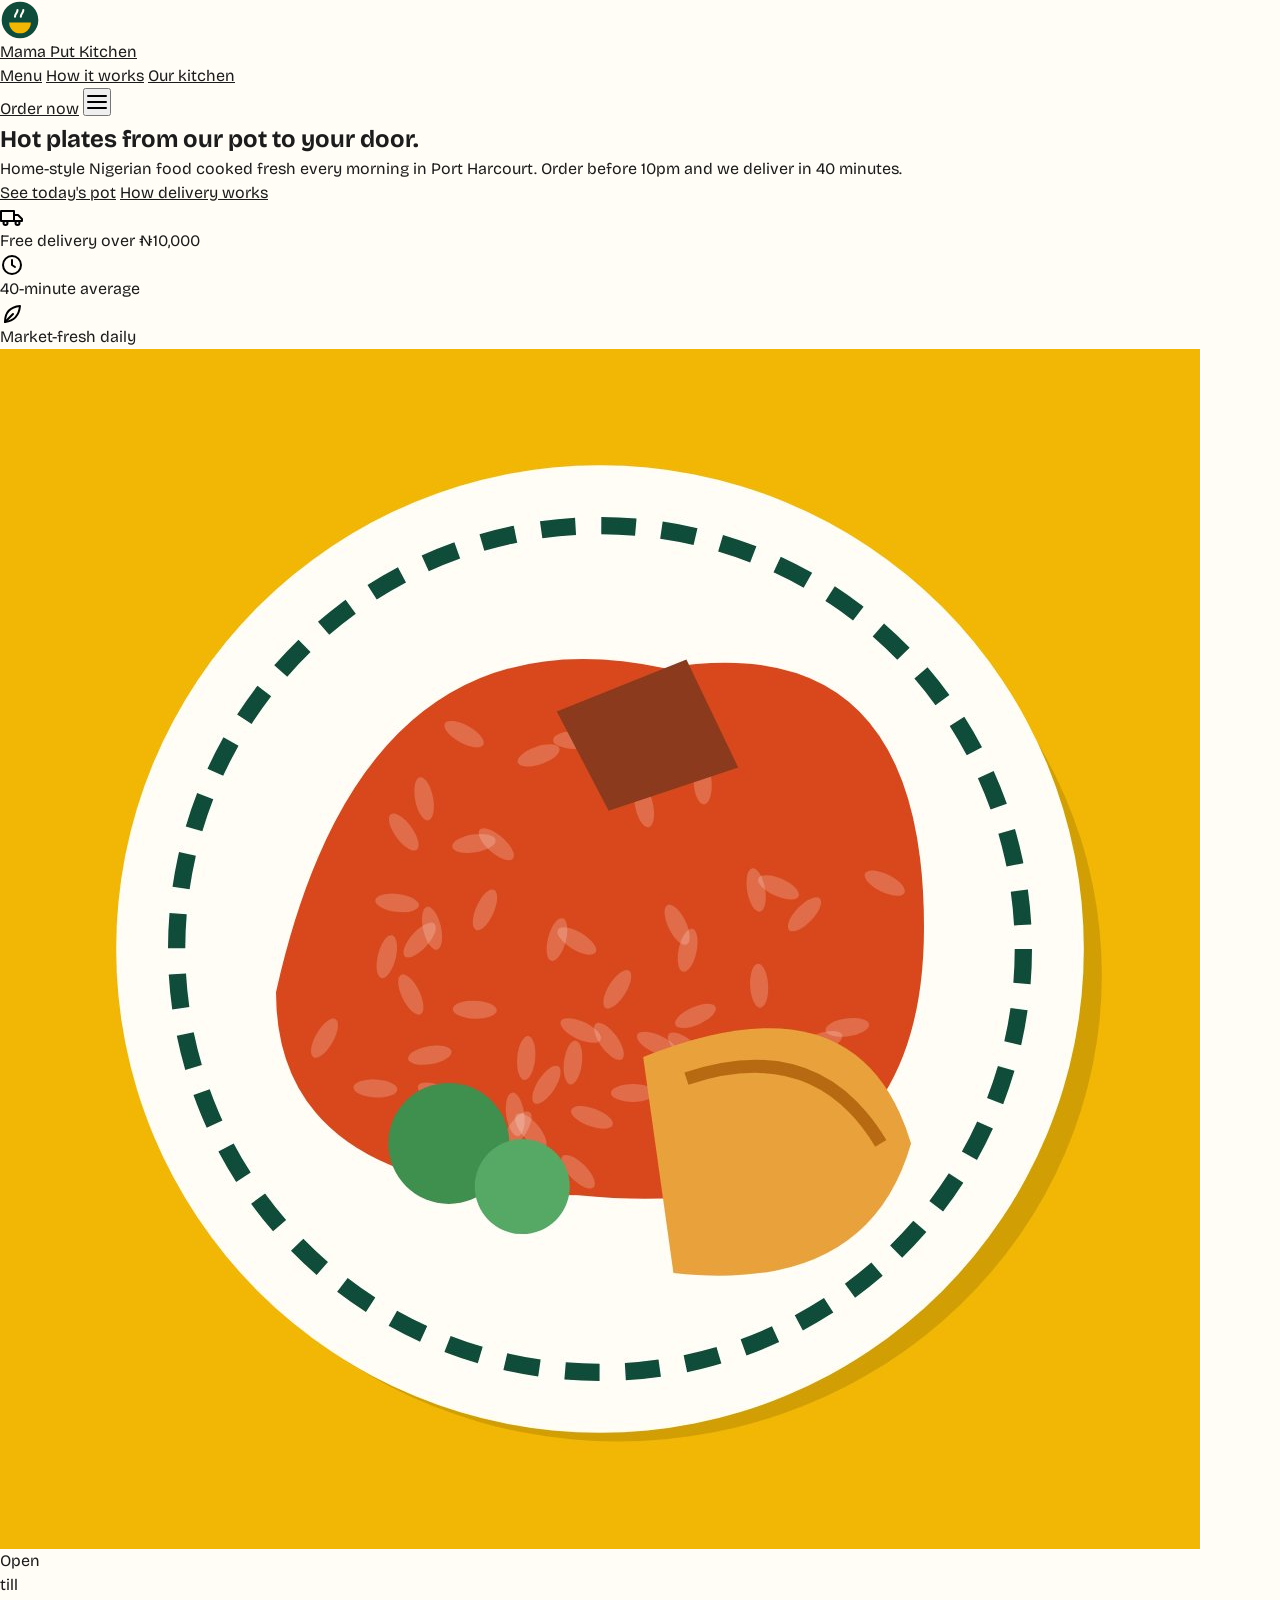
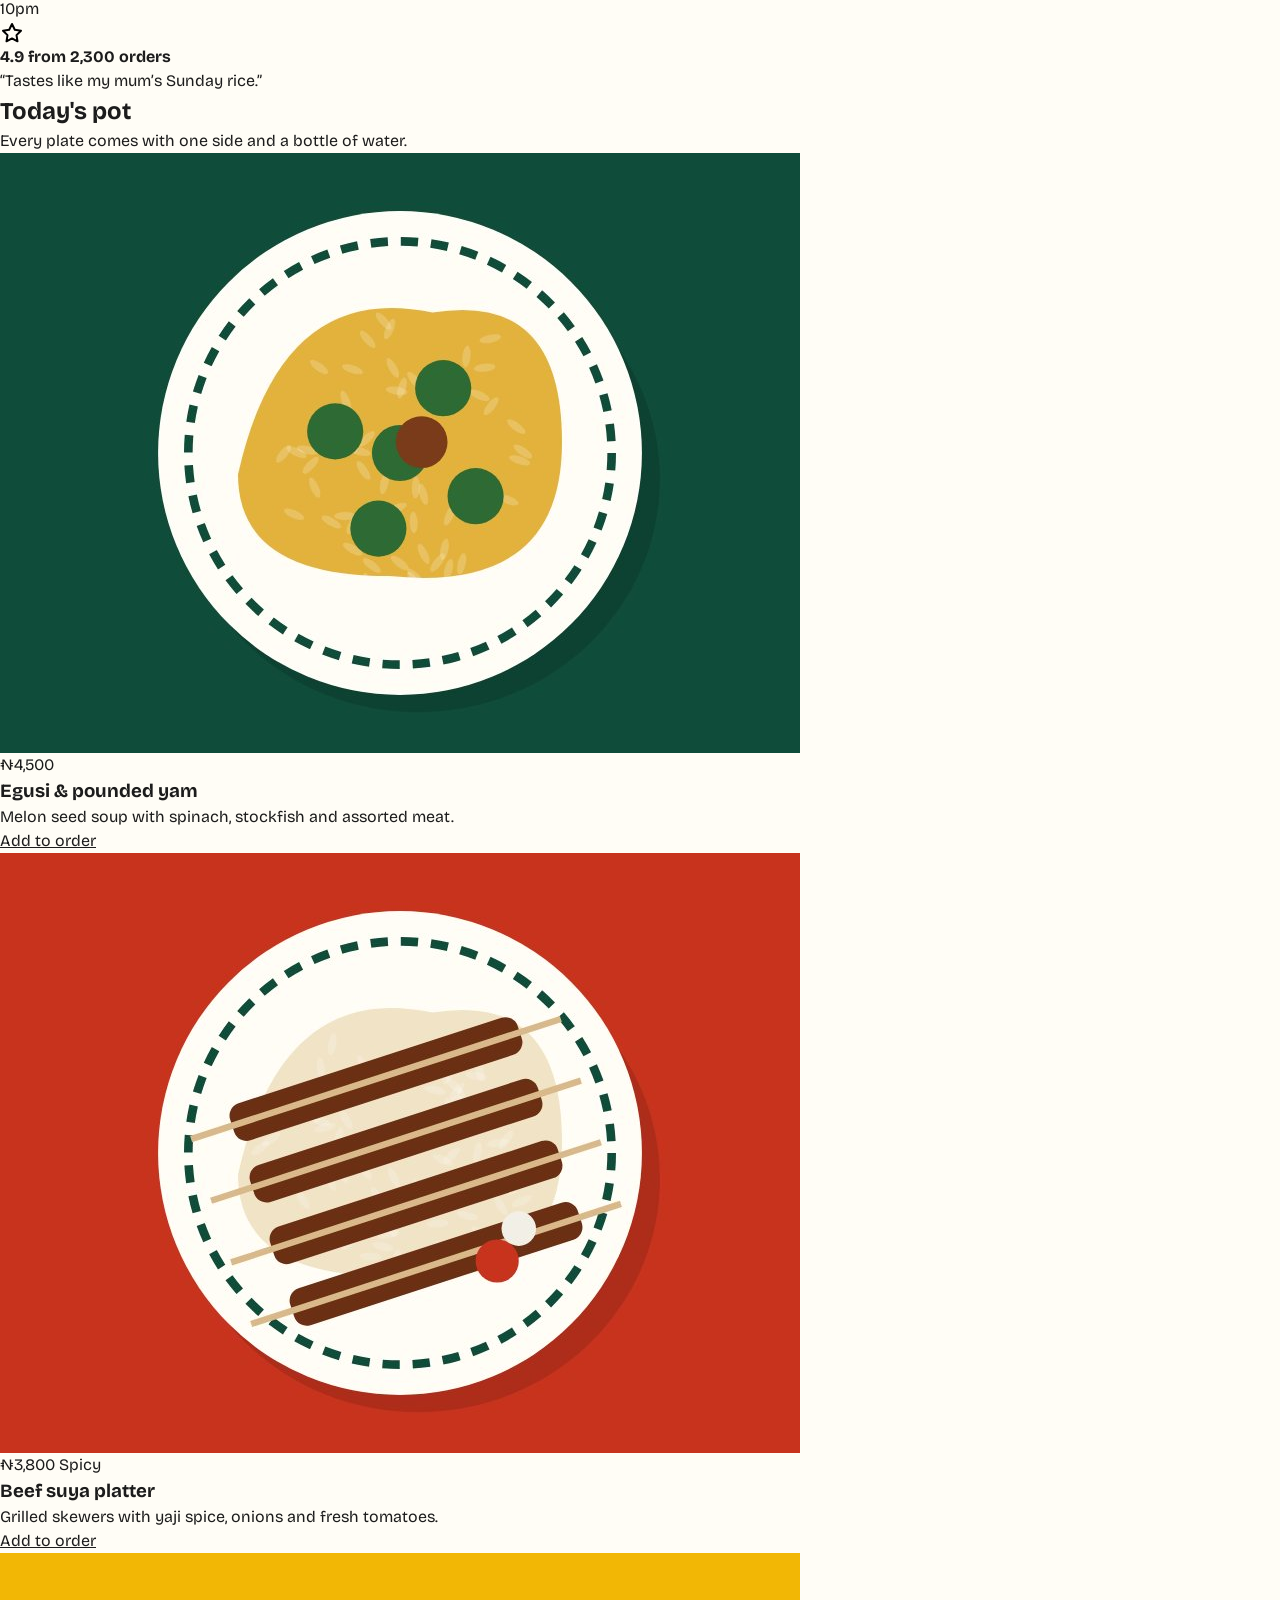
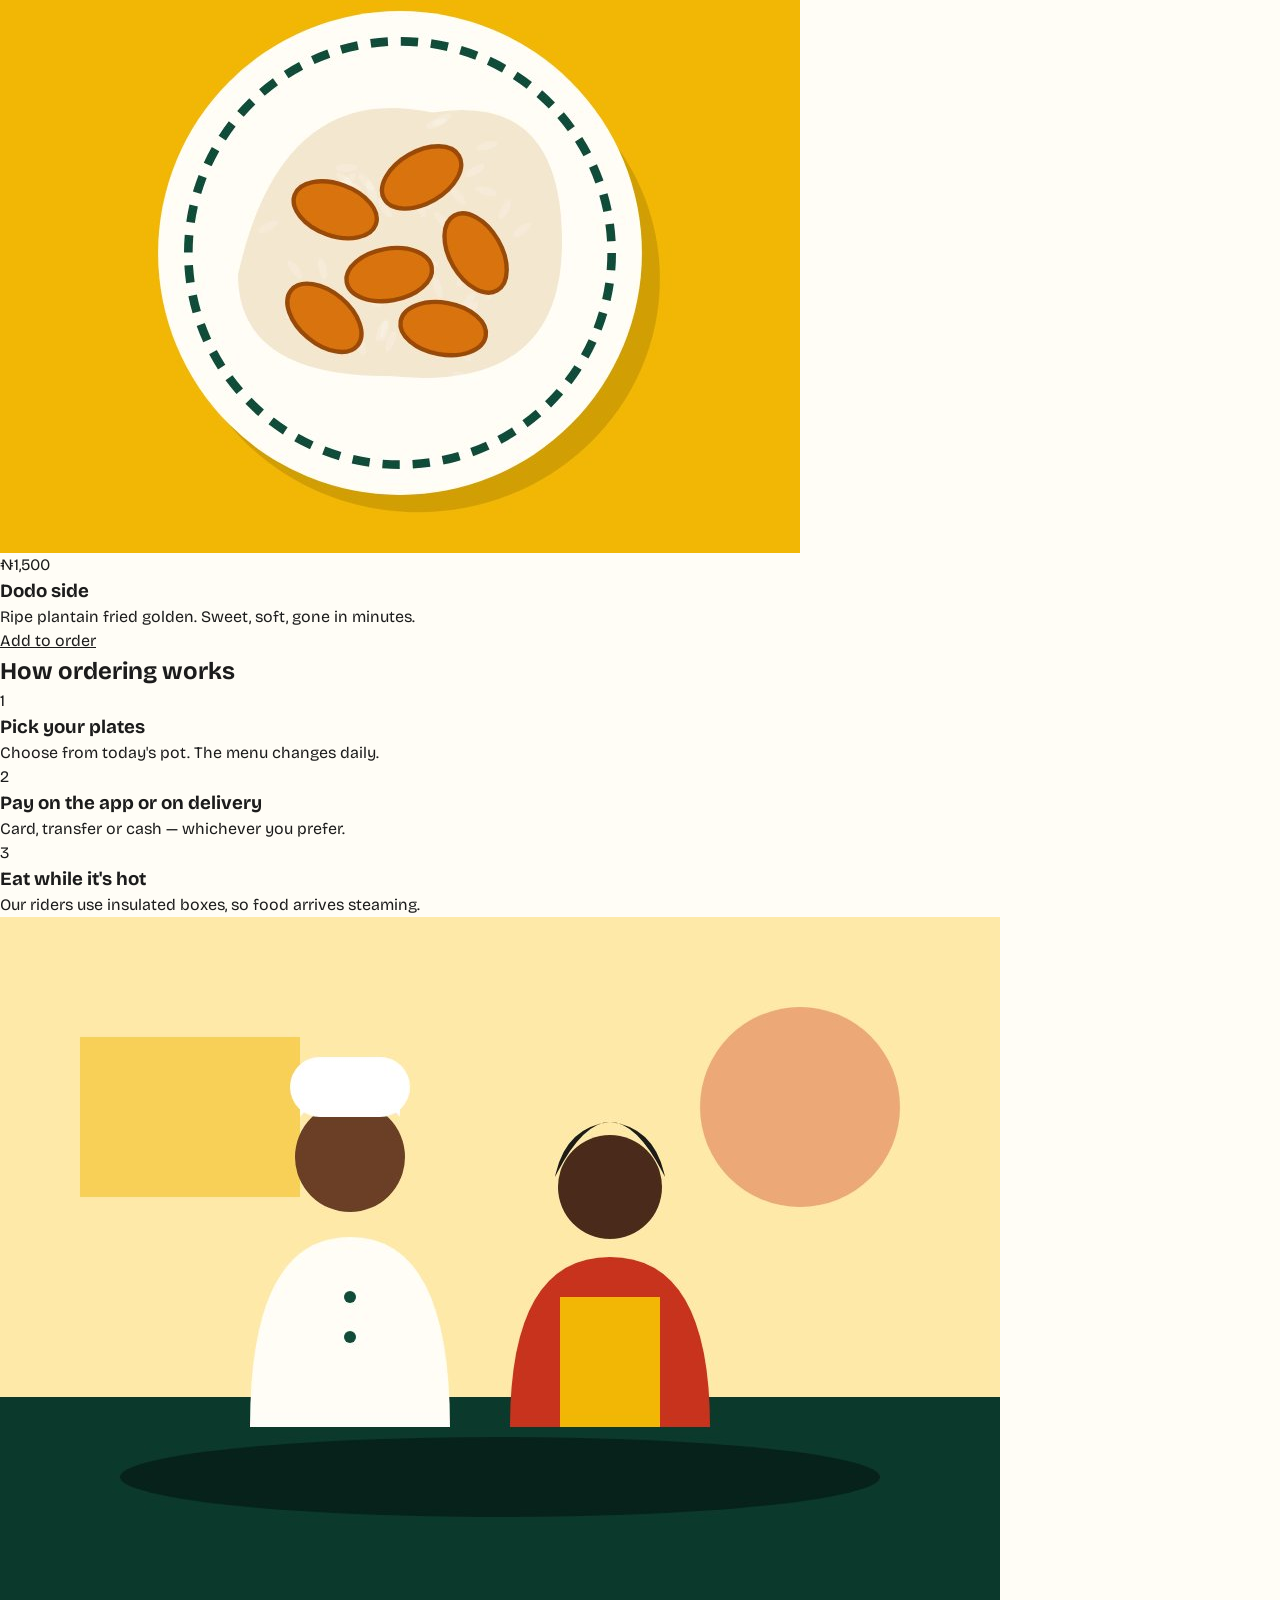
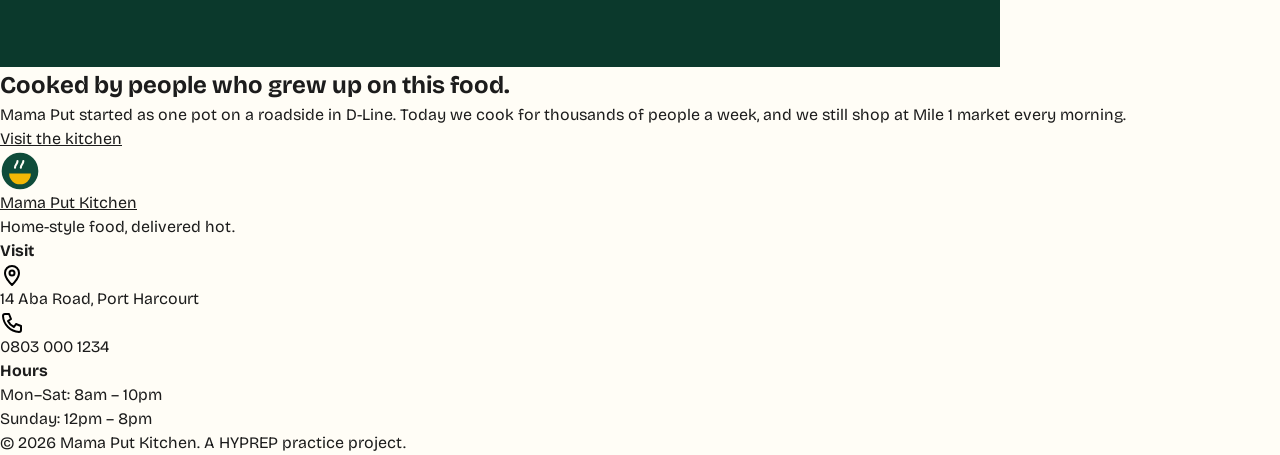
==== 01-mama-put-kitchen/starter/index.html @ af8b5699 "add three (3) project starter files" ====
<!DOCTYPE html>
<html lang="en">
<head>
  <meta charset="UTF-8">
  <meta name="viewport" content="width=device-width, initial-scale=1.0">
  <title>Mama Put Kitchen — Hot plates, delivered</title>
  <link rel="preconnect" href="https://fonts.googleapis.com">
  <link href="https://fonts.googleapis.com/css2?family=Bricolage+Grotesque:opsz,wght@12..96,400;12..96,600;12..96,800&display=swap" rel="stylesheet">
  <link rel="stylesheet" href="style.css">
</head>
<body>
  <header class="site-header">
    <a class="brand" href="#"><img src="../assets/logo.svg" alt="" width="40" height="40"> Mama Put Kitchen</a>
    <nav class="nav">
      <a href="#menu">Menu</a>
      <a href="#how">How it works</a>
      <a href="#about">Our kitchen</a>
    </nav>
    <a class="btn btn-dark" href="#menu">Order now</a>
    <button class="menu-toggle" aria-label="Open menu"><img src="../assets/icons/menu.svg" alt=""></button>
  </header>

  <main>
    <section class="hero">
      <div class="hero-text">
        <h1>Hot plates from our pot to your door.</h1>
        <p>Home-style Nigerian food cooked fresh every morning in Port Harcourt. Order before 10pm and we deliver in 40 minutes.</p>
        <div class="hero-actions">
          <a class="btn btn-dark" href="#menu">See today's pot</a>
          <a class="btn btn-outline" href="#how">How delivery works</a>
        </div>
        <ul class="perks">
          <li><img src="../assets/icons/truck.svg" alt=""> Free delivery over ₦10,000</li>
          <li><img src="../assets/icons/clock.svg" alt=""> 40-minute average</li>
          <li><img src="../assets/icons/leaf.svg" alt=""> Market-fresh daily</li>
        </ul>
      </div>
      <div class="hero-media">
        <img class="hero-img" src="../assets/images/hero-jollof.jpg" alt="A plate of jollof rice with chicken and plantain">
        <p class="sticker">Open<br>till<br>10pm</p>
        <div class="review">
          <img src="../assets/icons/star.svg" alt="">
          <p><strong>4.9 from 2,300 orders</strong><br>“Tastes like my mum’s Sunday rice.”</p>
        </div>
      </div>
    </section>

    <section class="menu" id="menu">
      <div class="section-head">
        <h2>Today's pot</h2>
        <p>Every plate comes with one side and a bottle of water.</p>
      </div>
      <div class="cards">
        <article class="card">
          <img src="../assets/images/dish-egusi.jpg" alt="Egusi soup">
          <span class="price">₦4,500</span>
          <h3>Egusi &amp; pounded yam</h3>
          <p>Melon seed soup with spinach, stockfish and assorted meat.</p>
          <a class="btn btn-small" href="#">Add to order</a>
        </article>
        <article class="card">
          <img src="../assets/images/dish-suya.jpg" alt="Suya skewers">
          <span class="price">₦3,800</span>
          <span class="tag">Spicy</span>
          <h3>Beef suya platter</h3>
          <p>Grilled skewers with yaji spice, onions and fresh tomatoes.</p>
          <a class="btn btn-small" href="#">Add to order</a>
        </article>
        <article class="card">
          <img src="../assets/images/dish-dodo.jpg" alt="Fried plantain">
          <span class="price">₦1,500</span>
          <h3>Dodo side</h3>
          <p>Ripe plantain fried golden. Sweet, soft, gone in minutes.</p>
          <a class="btn btn-small" href="#">Add to order</a>
        </article>
      </div>
    </section>

    <section class="how" id="how">
      <h2>How ordering works</h2>
      <ol class="steps">
        <li><span>1</span><h3>Pick your plates</h3><p>Choose from today's pot. The menu changes daily.</p></li>
        <li><span>2</span><h3>Pay on the app or on delivery</h3><p>Card, transfer or cash — whichever you prefer.</p></li>
        <li><span>3</span><h3>Eat while it's hot</h3><p>Our riders use insulated boxes, so food arrives steaming.</p></li>
      </ol>
    </section>

    <section class="about" id="about">
      <img src="../assets/images/kitchen-team.jpg" alt="Our cooks in the kitchen">
      <div class="about-text">
        <h2>Cooked by people who grew up on this food.</h2>
        <p>Mama Put started as one pot on a roadside in D-Line. Today we cook for thousands of people a week, and we still shop at Mile 1 market every morning.</p>
        <a class="btn btn-outline" href="#">Visit the kitchen</a>
      </div>
    </section>
  </main>

  <footer class="site-footer">
    <div class="footer-brand">
      <a class="brand" href="#"><img src="../assets/logo.svg" alt="" width="40" height="40"> Mama Put Kitchen</a>
      <p>Home-style food, delivered hot.</p>
    </div>
    <div class="footer-col">
      <h4>Visit</h4>
      <p><img src="../assets/icons/pin.svg" alt=""> 14 Aba Road, Port Harcourt</p>
      <p><img src="../assets/icons/phone.svg" alt=""> 0803 000 1234</p>
    </div>
    <div class="footer-col">
      <h4>Hours</h4>
      <p>Mon–Sat: 8am – 10pm</p>
      <p>Sunday: 12pm – 8pm</p>
    </div>
    <p class="copyright">© 2026 Mama Put Kitchen. A HYPREP practice project.</p>
  </footer>
</body>
</html>
---- 01-mama-put-kitchen/starter/style.css ----
/* Mama Put Kitchen — starter stylesheet
   Colours and fonts are ready for you. Build the layout below.
   See BRIEF.md for the full task list and specs. */

:root{
  --green:#0F4C3A; --yellow:#F2B705; --red:#C8331E; --paper:#FFFDF6; --ink:#1C1C1C; --muted:#5B5B52;
  --font:"Bricolage Grotesque", system-ui, sans-serif;
}

*{box-sizing:border-box;margin:0;padding:0}
img{max-width:100%;display:block}
a{color:inherit}
body{font-family:var(--font);background:var(--paper);color:var(--ink);line-height:1.5}

/* TODO 1: Build the sticky header: logo left, links and button right. */
/* TODO 2: Build the two-column hero. The sticker sits over the top-right corner of the image; the review card hangs off the bottom-left edge. */
/* TODO 3: Build the three menu cards. They must be equal height, with buttons lined up along the bottom. */
/* TODO 4: Build the three steps in a row with a thick top border on each. */
/* TODO 5: Build the About section with the image on the right (without changing the HTML order). */
/* TODO 6: Build the footer. The copyright line must take the full width of its own row. */
/* TODO 7: Make it responsive: below 760px everything stacks into one column, the nav links hide and the menu icon shows. */
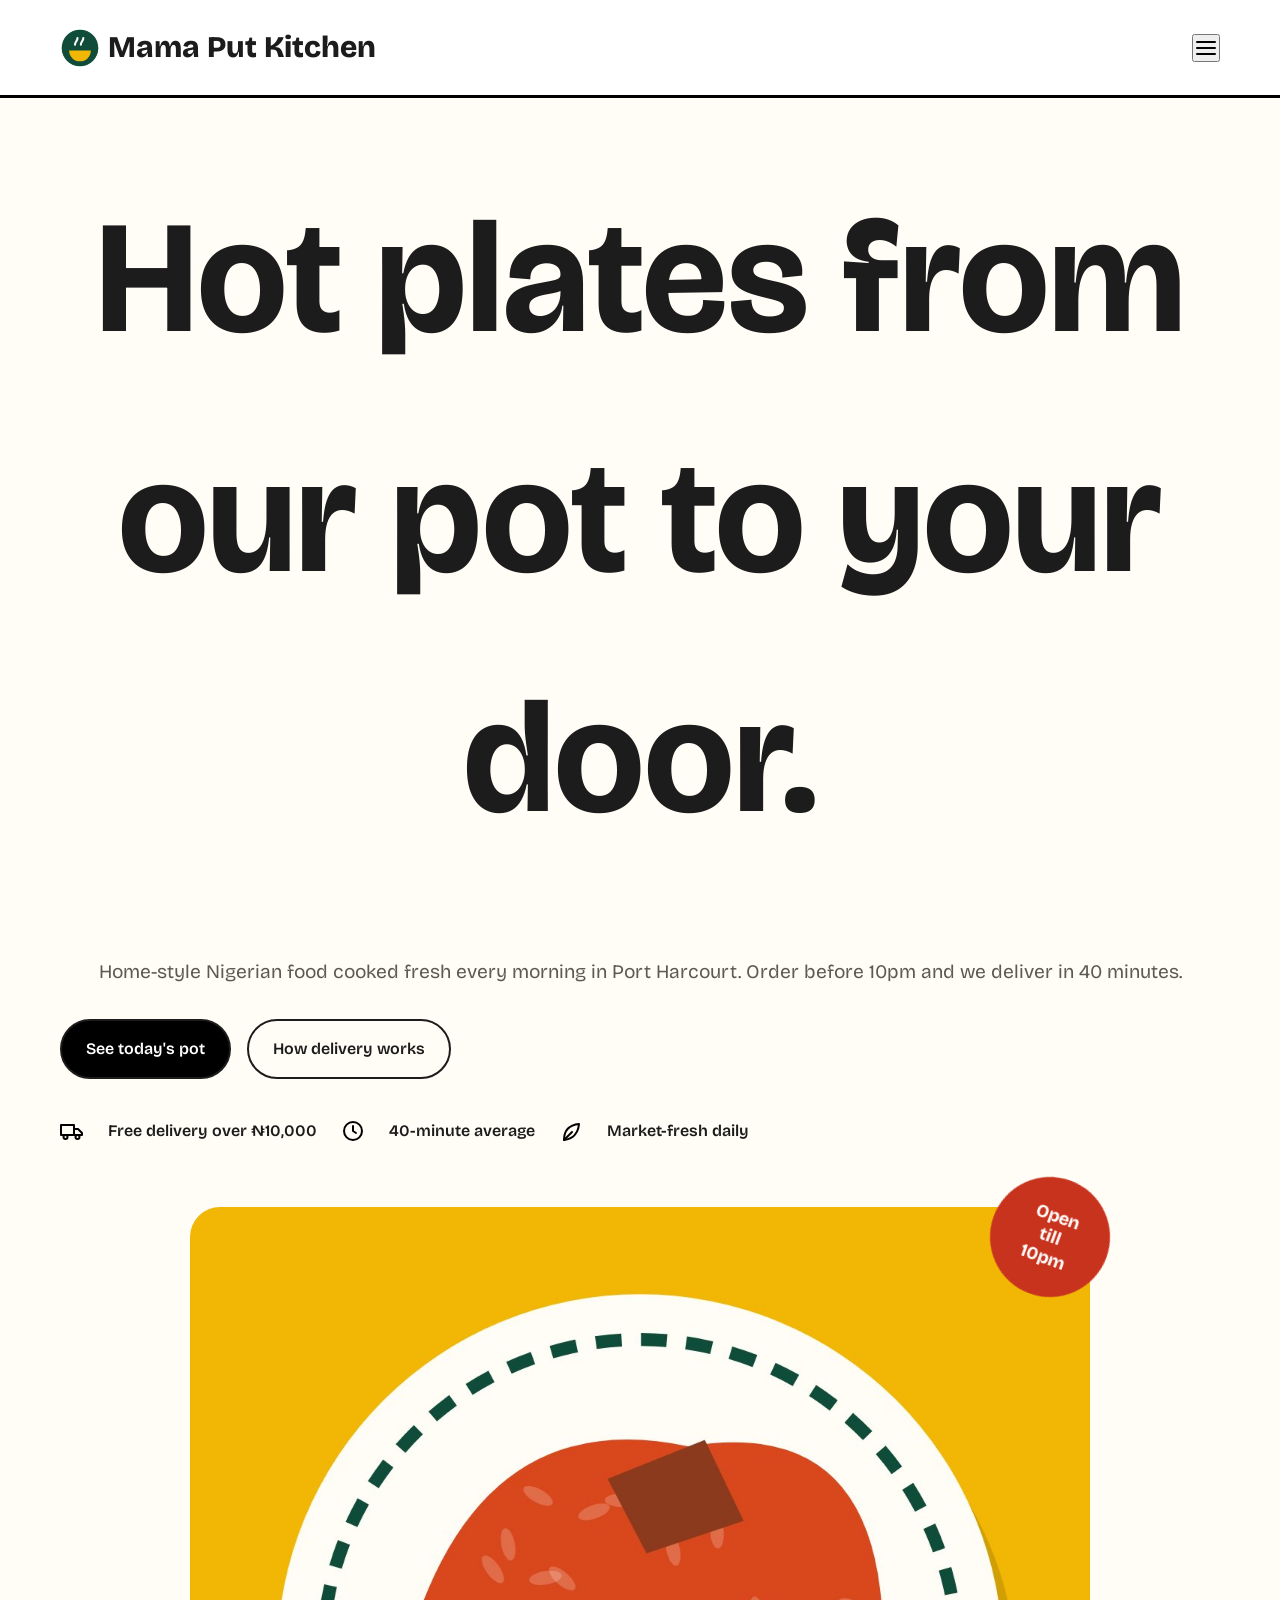
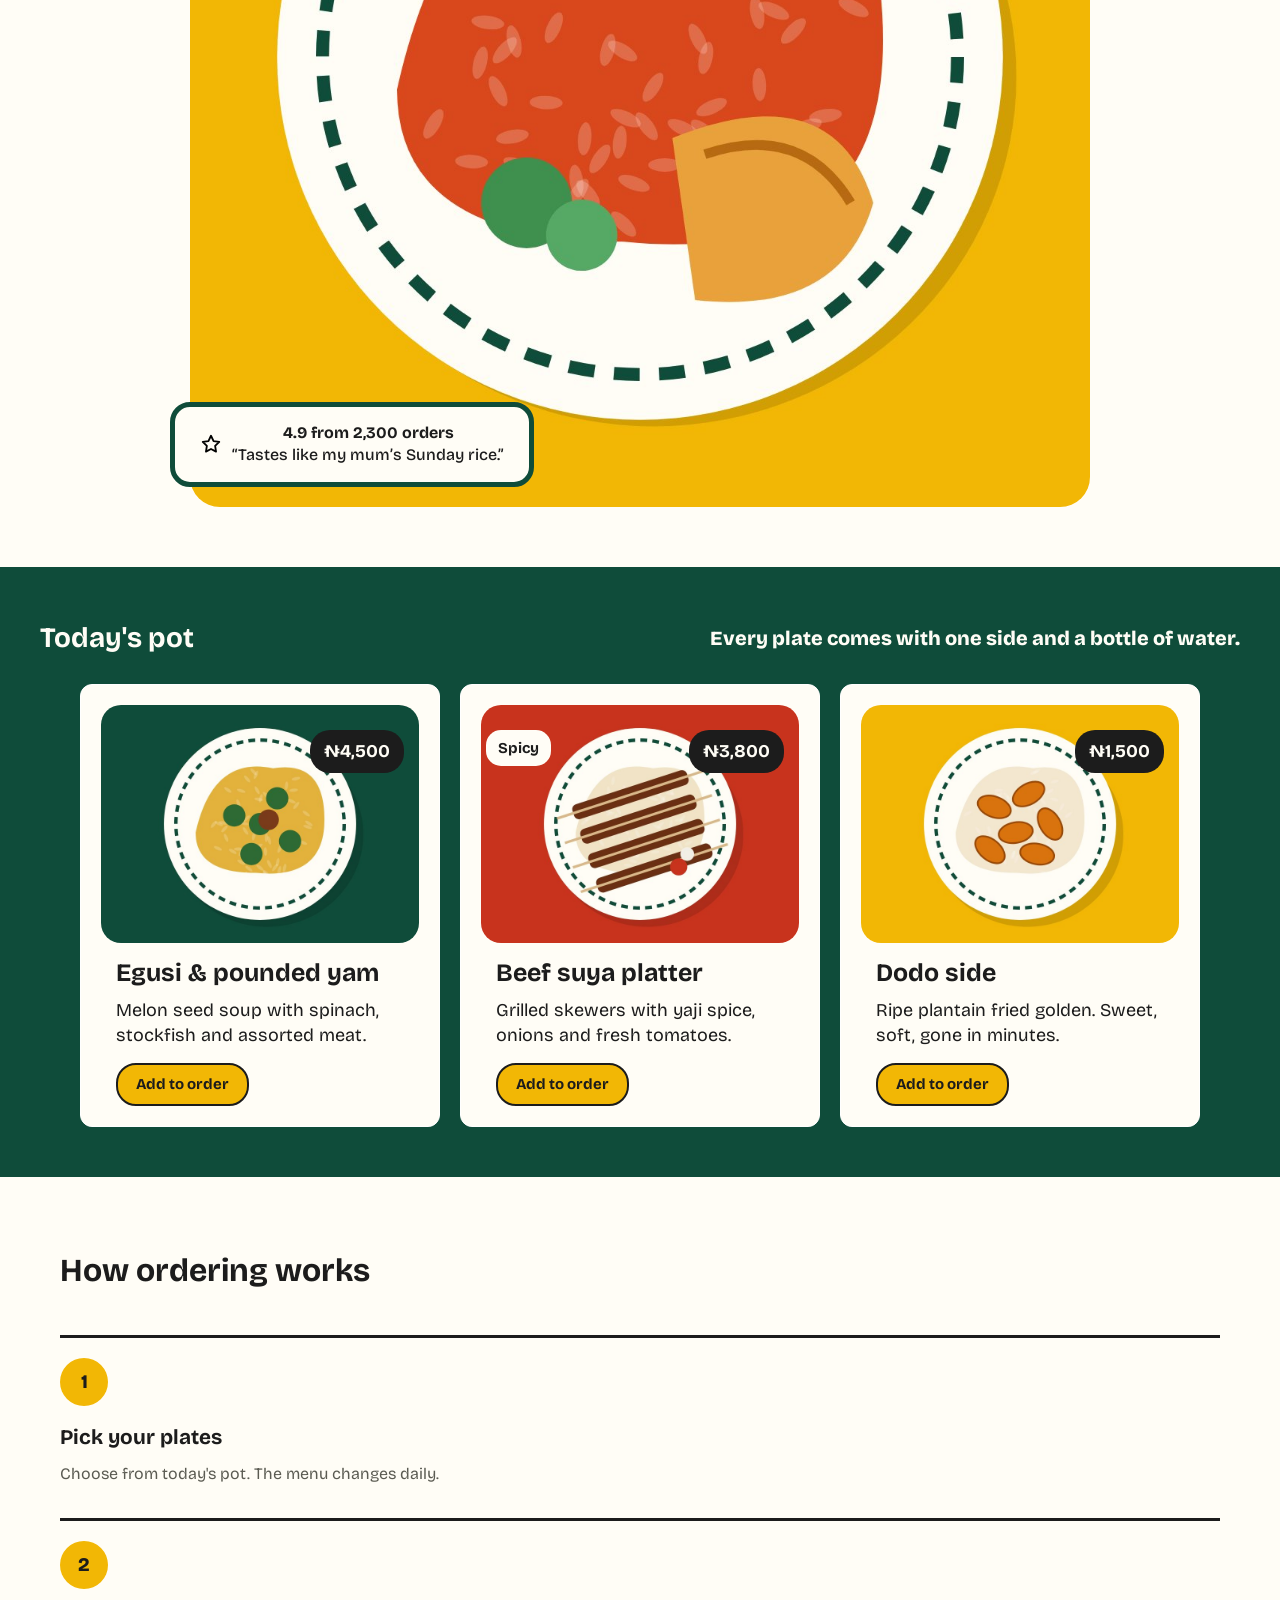
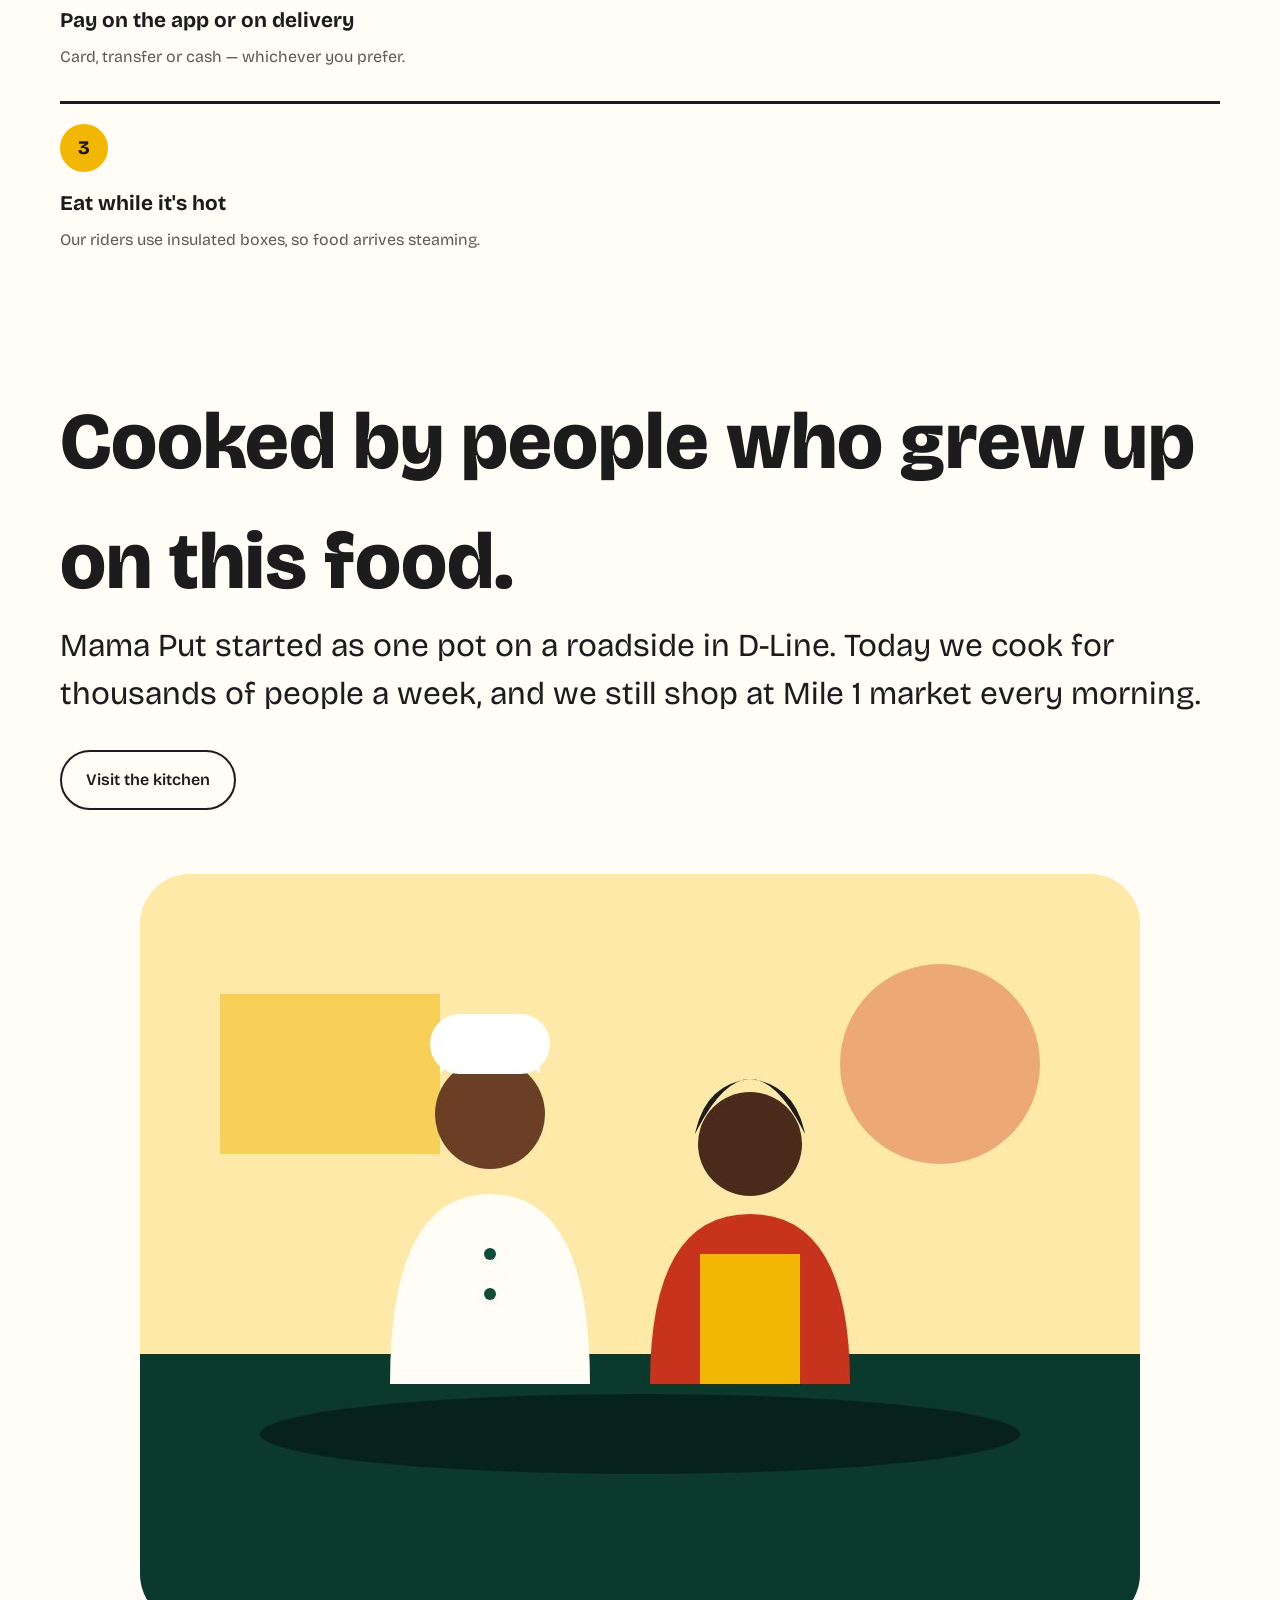
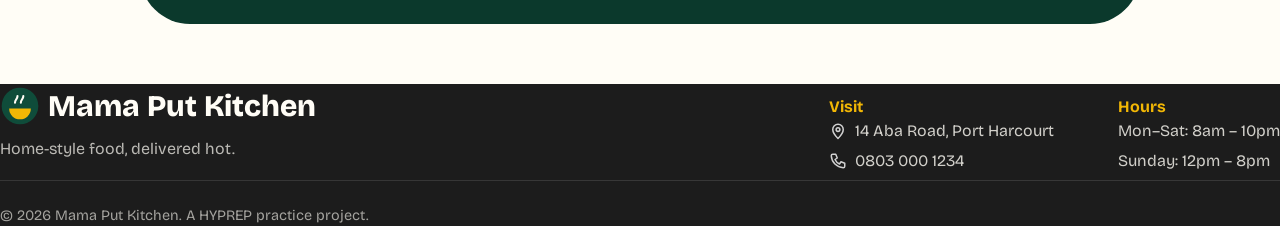
==== commit 5242c839: "updated file" ====
--- a/01-mama-put-kitchen/starter/index.html
+++ b/01-mama-put-kitchen/starter/index.html
@@ -15,8 +15,8 @@
       <a href="#menu">Menu</a>
       <a href="#how">How it works</a>
       <a href="#about">Our kitchen</a>
+      <a class="btn btn-dark" href="#menu">ORDER NOW</a>
     </nav>
-    <a class="btn btn-dark" href="#menu">Order now</a>
     <button class="menu-toggle" aria-label="Open menu"><img src="../assets/icons/menu.svg" alt=""></button>
   </header>
 
@@ -86,17 +86,18 @@
     </section>
 
     <section class="about" id="about">
-      <img src="../assets/images/kitchen-team.jpg" alt="Our cooks in the kitchen">
       <div class="about-text">
         <h2>Cooked by people who grew up on this food.</h2>
         <p>Mama Put started as one pot on a roadside in D-Line. Today we cook for thousands of people a week, and we still shop at Mile 1 market every morning.</p>
         <a class="btn btn-outline" href="#">Visit the kitchen</a>
       </div>
+      <img src="../assets/images/kitchen-team.jpg" alt="Our cooks in the kitchen" class="abt-txt-img">
     </section>
   </main>
 
   <footer class="site-footer">
-    <div class="footer-brand">
+  <div class="footer-top">
+      <div class="footer-brand">
       <a class="brand" href="#"><img src="../assets/logo.svg" alt="" width="40" height="40"> Mama Put Kitchen</a>
       <p>Home-style food, delivered hot.</p>
     </div>
@@ -110,6 +111,7 @@
       <p>Mon–Sat: 8am – 10pm</p>
       <p>Sunday: 12pm – 8pm</p>
     </div>
+  </div>
     <p class="copyright">© 2026 Mama Put Kitchen. A HYPREP practice project.</p>
   </footer>
 </body>
--- a/01-mama-put-kitchen/starter/style.css
+++ b/01-mama-put-kitchen/starter/style.css
@@ -13,9 +13,447 @@
 body{font-family:var(--font);background:var(--paper);color:var(--ink);line-height:1.5}
 
 /* TODO 1: Build the sticky header: logo left, links and button right. */
+
+/*header styling */
+.brand {
+  display: flex;
+  align-items: center;
+  gap: 8px;
+  text-decoration: none;
+  font-weight: 800;
+  font-size: 30px;
+}
+
+.nav a{
+  text-decoration: none;
+  color: black;
+  font-size: 25px;
+  font-weight: 200px;
+  margin-right: 15px;
+}
+
+.nav a:hover{
+  text-decoration: underline;
+  color: red;
+}
+
+.nav .btn-dark{
+  background-color: black;
+  color: white;
+  padding: 15px 25px;
+  border-radius: 35px;
+  text-decoration: none;
+}
+
+.site-header{
+    display: flex;
+    justify-content: space-between;
+    align-items: center;
+    padding: 25px 60px ;
+    border-bottom: 3px solid black;
+    position: sticky;
+    top: 0;
+    z-index: 20px;
+    background-color: white;
+}
+
+.menu-toggle{
+  display: none;
+}  
+
+.hero{
+  display: flex;
+  padding: 60px;
+  gap: 4rem; 
+  align-items: center;
+}
+
+.hero-text h1{
+  font-size: 10rem;
+  font-weight: 800px;
+  /* max-width: 500px; */
+}
+
+.hero-text p{
+  margin: 5rem 0 2rem;
+  font-size: 1.2rem;
+  color: var(--muted) ;
+}
+
+.hero-actions{
+  display: flex;
+  flex-wrap: wrap;
+  gap: 1rem;
+}
+
+.hero-actions .btn-dark{
+  background-color: black;
+  color: white;
+}
+
+.btn{
+  display: inline-flex;
+  align-items: center;
+  justify-content: center;
+  font-weight: 600;
+  border: 2px solid var(--ink);
+  border-radius: 199px;
+  padding: 1rem 1.5rem;
+  text-decoration: none;
+  cursor: pointer;
+}
+
+.btn:hover{
+  color: red;
+  text-decoration: underline;
+}
+
+.perks{
+  list-style: none;
+  display: flex;
+  flex-wrap: wrap;
+  gap: 1.5rem;
+  margin-top: 2.5rem;
+  font-weight: 600;
+  font-size: 1rem;
+}
+
+.perks li{
+  display: flex;
+  gap: 1.5rem;
+  align-items: center;
+}  
+
+.hero-media{
+   position: relative;
+   width: 100%;
+   max-width: 900px;
+   margin: 0 auto;
+}
+
+.hero-img{
+  width: 100%;
+  display: block;
+  border-radius: 30px;
+}
+
+.sticker{
+  position: absolute;
+  top: -30px;
+  right: -20px;
+  width: 120px;
+  height: 120px;
+  border-radius: 50%;
+  display: flex;
+  align-items: center;
+  justify-content: center;
+  color: white;
+  font-size: 18px;
+  font-weight: bold;
+  line-height: 1.2;
+  margin: 0;
+  background-color: var(--red);
+  transform: rotate(20deg);
+}
+
+.review{
+  position: absolute;
+  bottom: 20px;
+  left: -20px;
+  display: flex;
+  align-items: center;
+  gap: 10px;
+  padding: 15px 25px;
+  border-radius: 20px;
+  background-color: var(--paper);
+  border: 5px solid var(--green);
+}
+
+.review img{
+  width: 22px;
+  height: 22px;
+}
+
+.review p{
+  margin: 0;
+  line-height: 1.4;
+  font-weight: 500;
+}
+
+.review strong{
+  font-weight: bold;
+}
+
+.menu{
+  background-color: var(--green);
+  padding: 50px 40px;
+  color: var(--paper)
+}
+
+.section-head{
+  display: flex;
+  justify-content: space-between;
+  align-items: center;
+  margin-bottom: 25px;
+}
+
+.section-head h2{
+  font-size: 28px;
+  margin: 0;
+  font-weight: 800px;
+  color: var(--paper);
+}
+
+.section-head p{
+  left: -90px;
+  font-weight: 800;
+  font-size: 20px;
+  color: var(--paper);
+}
+
+.cards{
+  display: flex;
+  gap: 20px;
+  justify-content: center;
+}
+
+.card{
+  background-color: var(--paper);
+  color: var(--ink);
+  width: 30%;
+  border-radius: 12px;
+  border: 1px solid white;
+  overflow: hidden;
+  padding: 20px;
+  position: relative;
+}
+
+.card img{
+  border-radius: 20px;
+}
+
+.price{
+  font-size: 20px;
+  margin-left: 17px;
+  font-weight: 600;
+  position: absolute;
+  top: 45px;
+  right: 35px;
+  background-color: var(--ink);
+  color: var(--paper);
+  padding: 8px 14px;
+  border-radius: 20px;
+  font-weight: bold;
+  font-size: 18px;
+  z-index: 2;
+}
+
+.tag{
+  position: absolute;
+  top: 45px;
+  left: 25px;
+  background-color: var(--paper);
+  color: var(--ink);
+  padding: 7px 12px;
+  border-radius: 15px;
+  font-size: 15px;
+  font-weight: bold;
+  z-index: 2;
+}
+
+.card img{
+  width: 100%;
+  object-fit: cover;
+  display: block;
+}
+
+.card h3{
+  font-size: 25px;
+  margin: 12px 15px 5px;
+}
+
+.card p{
+   font-size: 18px;
+   color: var(--ink);
+   margin: 5px 15px 15px;
+   line-height: 1.4;
+}
+
+.card .btn{
+   display: inline-block;
+   margin-left: 15px;
+   padding: 8px 18px;
+   background-color: var(--yellow);
+   border-radius: 20px;
+   font-size: 15px;
+   font-weight: bolder;
+   cursor: pointer;
+}
+
+.card .btn:hover{
+  background-color: var(--muted);
+  text-decoration: none;
+}
+
+
 /* TODO 2: Build the two-column hero. The sticker sits over the top-right corner of the image; the review card hangs off the bottom-left edge. */
 /* TODO 3: Build the three menu cards. They must be equal height, with buttons lined up along the bottom. */
 /* TODO 4: Build the three steps in a row with a thick top border on each. */
+
+#how{
+  background-color: var(--paper);
+  padding: 70px 60px; 
+}
+
+.how h2{
+   font-size: 3rem ;
+}
+
+.steps{
+  display: flex;
+  list-style: none;
+  gap: 2rem;
+  margin-top: 2.5rem;
+}
+
+.steps li{
+  border-top: 3px solid var(--ink);
+  padding-top: 1.3rem;
+  flex: 1;
+}
+
+.steps span{
+  background-color: var(--yellow);
+  font-size: 1.2rem;
+  width: 3rem;
+  height: 3rem;
+  display: flex;
+  align-items: center;
+  justify-content: center;
+  border-radius: 50%;
+  font-weight: 800;
+  margin-bottom: 1rem;
+}
+
+.steps h3{
+  font-size: 1.3rem;
+  margin-bottom: 0.5rem;
+}
+
+.steps p{
+  color: var(--muted);
+}
+
+.about{
+  display: flex;
+  padding: 60px;
+  gap: 4rem;
+  align-items: center;
+}
+
+.about-text h2{
+  font-size: 5rem;
+  font-weight: 800;
+}
+
+.about-text p{
+  font-size: 2rem;
+  margin-bottom: 2rem;
+}
+
+.abt-txt-img{
+  border-radius: 50px;
+}
+
+.btn btn-outline{
+    background-color: var(--paper);
+    font-size: 5rem;
+    font-weight: 800;
+    border-radius: 8px;
+    cursor: pointer;  
+}
+
+.site-footer{
+  background-color: var(--ink);
+  color: var(--paper);
+}
+
+.footer-top{
+  display: flex;
+  flex-wrap: wrap;
+  gap: 4rem;
+}
+
+.footer-col h4{
+  margin-top: 0.7rem;
+  color: var(--yellow);
+}
+
+.footer-col p{
+  display: flex;
+  align-items: center;
+  gap: 0.5rem;
+  margin-bottom: 0.4rem;
+  opacity: 0.8;
+}
+
+.footer-col p img{
+  filter: invert(1);
+  width: 18px;
+}
+
+.footer-brand p{
+  margin-top: 0.5rem;
+  opacity: 0.7;
+}
+.footer-brand{
+  flex: 1 1 250px;
+}
+
+.copyright{
+  text-align: left;
+  border-top: 1px solid #fff3;
+  padding-top: 1.5rem;
+  font-size: 0.9rem;
+  opacity: 0.6;
+}
+
+
 /* TODO 5: Build the About section with the image on the right (without changing the HTML order). */
 /* TODO 6: Build the footer. The copyright line must take the full width of its own row. */
 /* TODO 7: Make it responsive: below 760px everything stacks into one column, the nav links hide and the menu icon shows. */
+
+@media screen and (max-width:1024px) {
+body {
+  
+}
+}
+
+.menu-toggle{
+  display: block;
+}
+
+.nav {
+  display: none;
+}
+
+.hero{
+  flex-wrap: wrap;
+  text-align: center;
+}
+
+.how{
+  padding: 20px 10px;
+}
+
+.steps{
+  flex-direction: column;
+}
+
+.how h2{
+  font-size: 2rem;
+}
+
+.about{
+  flex-direction: column;
+}
